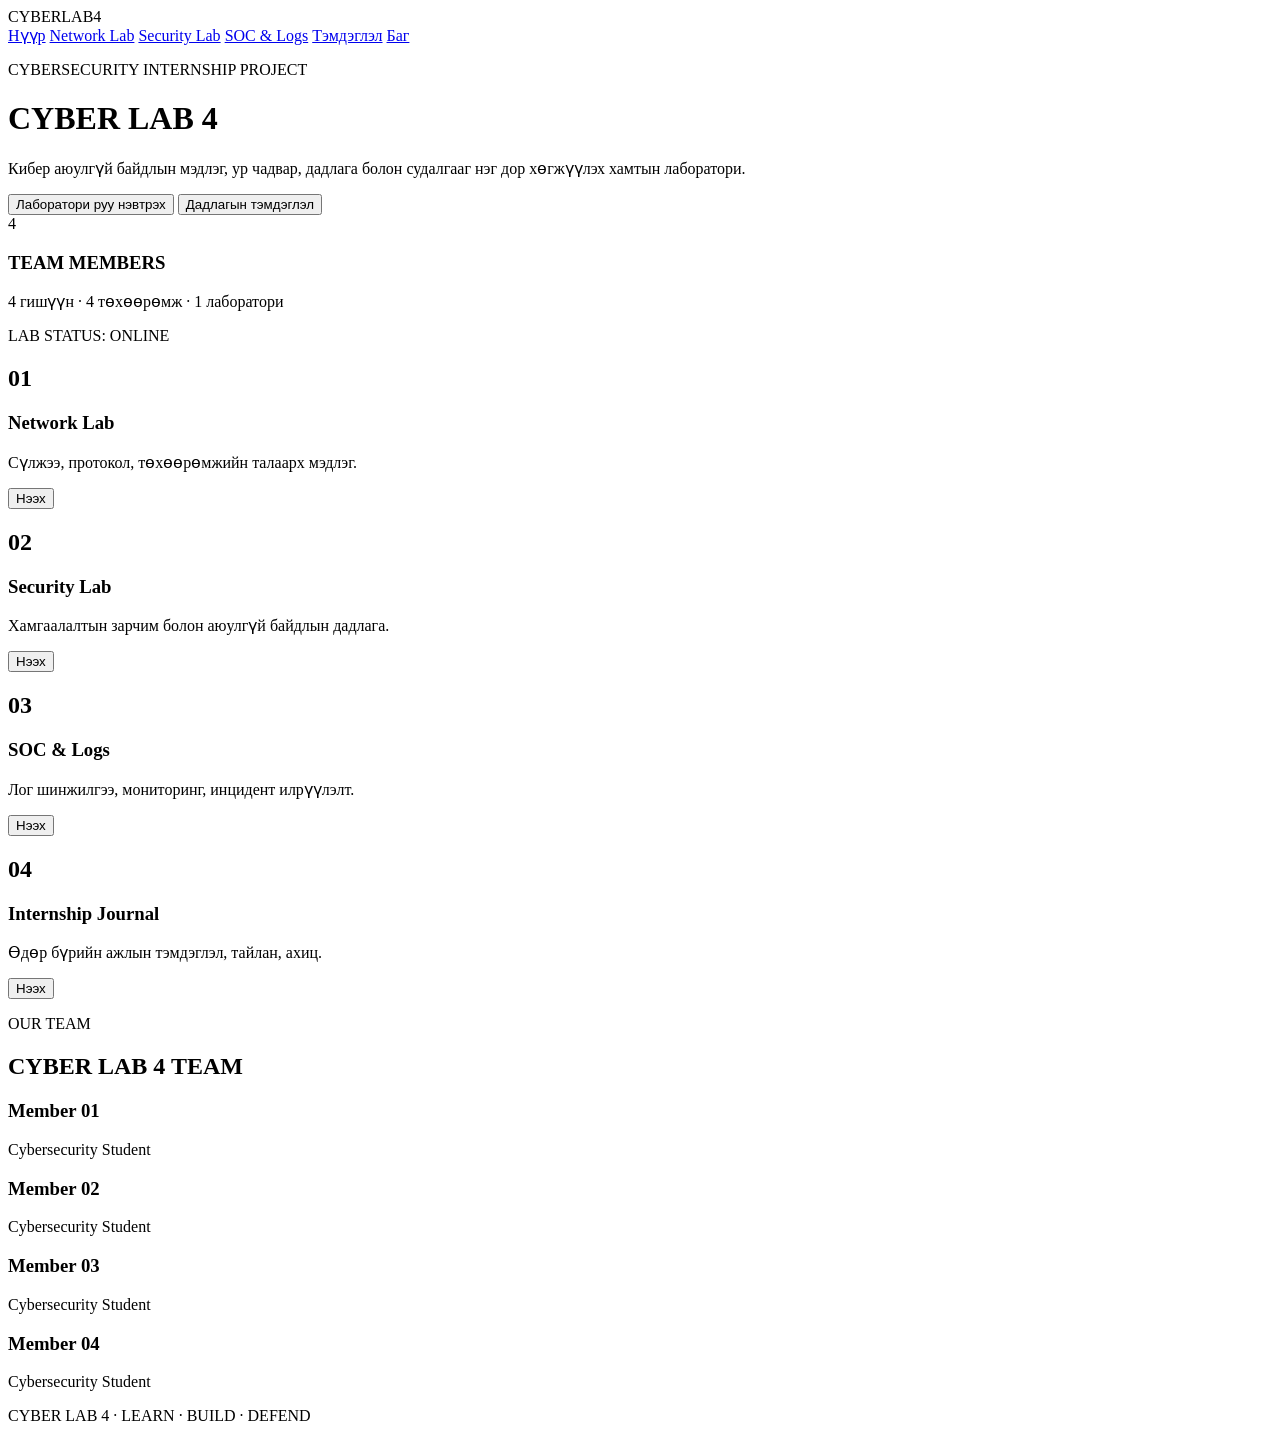
==== docs/index.html @ 469c0134 "Create index.html" ====
<!DOCTYPE html>
<html lang="mn">
<head>
    <meta charset="UTF-8">
    <meta name="viewport" content="width=device-width, initial-scale=1.0">
    <title>CYBER LAB 4</title>
    <link rel="stylesheet" href="style.css">
</head>
<body>

<header>
    <div class="logo">CYBER<span>LAB</span>4</div>

    <nav>
        <a href="#home">Нүүр</a>
        <a href="#network">Network Lab</a>
        <a href="#security">Security Lab</a>
        <a href="#soc">SOC & Logs</a>
        <a href="#journal">Тэмдэглэл</a>
        <a href="#team">Баг</a>
    </nav>
</header>

<main class="hero" id="home">
    <div class="hero-content">
        <p class="tag">CYBERSECURITY INTERNSHIP PROJECT</p>

        <h1>CYBER LAB <span>4</span></h1>

        <p class="description">
            Кибер аюулгүй байдлын мэдлэг, ур чадвар,
            дадлага болон судалгааг нэг дор хөгжүүлэх
            хамтын лаборатори.
        </p>

        <div class="buttons">
            <button onclick="showMessage()">
                Лаборатори руу нэвтрэх
            </button>

            <a href="#journal">
                <button class="secondary">
                    Дадлагын тэмдэглэл
                </button>
            </a>
        </div>
    </div>

    <div class="status-card">
        <div class="circle">4</div>
        <h3>TEAM MEMBERS</h3>
        <p>4 гишүүн · 4 төхөөрөмж · 1 лаборатори</p>

        <div class="status">
            <span class="dot"></span>
            LAB STATUS: ONLINE
        </div>
    </div>
</main>

<section class="cards">

    <div class="card" id="network">
        <h2>01</h2>
        <h3>Network Lab</h3>
        <p>Сүлжээ, протокол, төхөөрөмжийн талаарх мэдлэг.</p>
        <button onclick="window.location.href='network.html'">
    Нээх
</button>
    </div>

    <div class="card" id="security">
        <h2>02</h2>
        <h3>Security Lab</h3>
        <p>Хамгаалалтын зарчим болон аюулгүй байдлын дадлага.</p>
        <button onclick="window.location.href='security.html'">Нээх</button>
    </div>

    <div class="card" id="soc">
        <h2>03</h2>
        <h3>SOC & Logs</h3>
        <p>Лог шинжилгээ, мониторинг, инцидент илрүүлэлт.</p>
        <button onclick="window.location.href='soc.html'">Нээх</button>
    </div>

    <div class="card" id="journal">
        <h2>04</h2>
        <h3>Internship Journal</h3>
        <p>Өдөр бүрийн ажлын тэмдэглэл, тайлан, ахиц.</p>
        <button onclick="window.location.href='journal.html'">Нээх</button>
    </div>

</section>

<section class="team-section" id="team">
    <p class="tag">OUR TEAM</p>
    <h2>CYBER LAB 4 TEAM</h2>

    <div class="team-grid">
        <div class="team-card">
            <h3>Member 01</h3>
            <p>Cybersecurity Student</p>
        </div>

        <div class="team-card">
            <h3>Member 02</h3>
            <p>Cybersecurity Student</p>
        </div>

        <div class="team-card">
            <h3>Member 03</h3>
            <p>Cybersecurity Student</p>
        </div>

        <div class="team-card">
            <h3>Member 04</h3>
            <p>Cybersecurity Student</p>
        </div>
    </div>
</section>

<footer>
    CYBER LAB 4 · LEARN · BUILD · DEFEND
</footer>

<script src="script.js"></script>

</body>
</html>
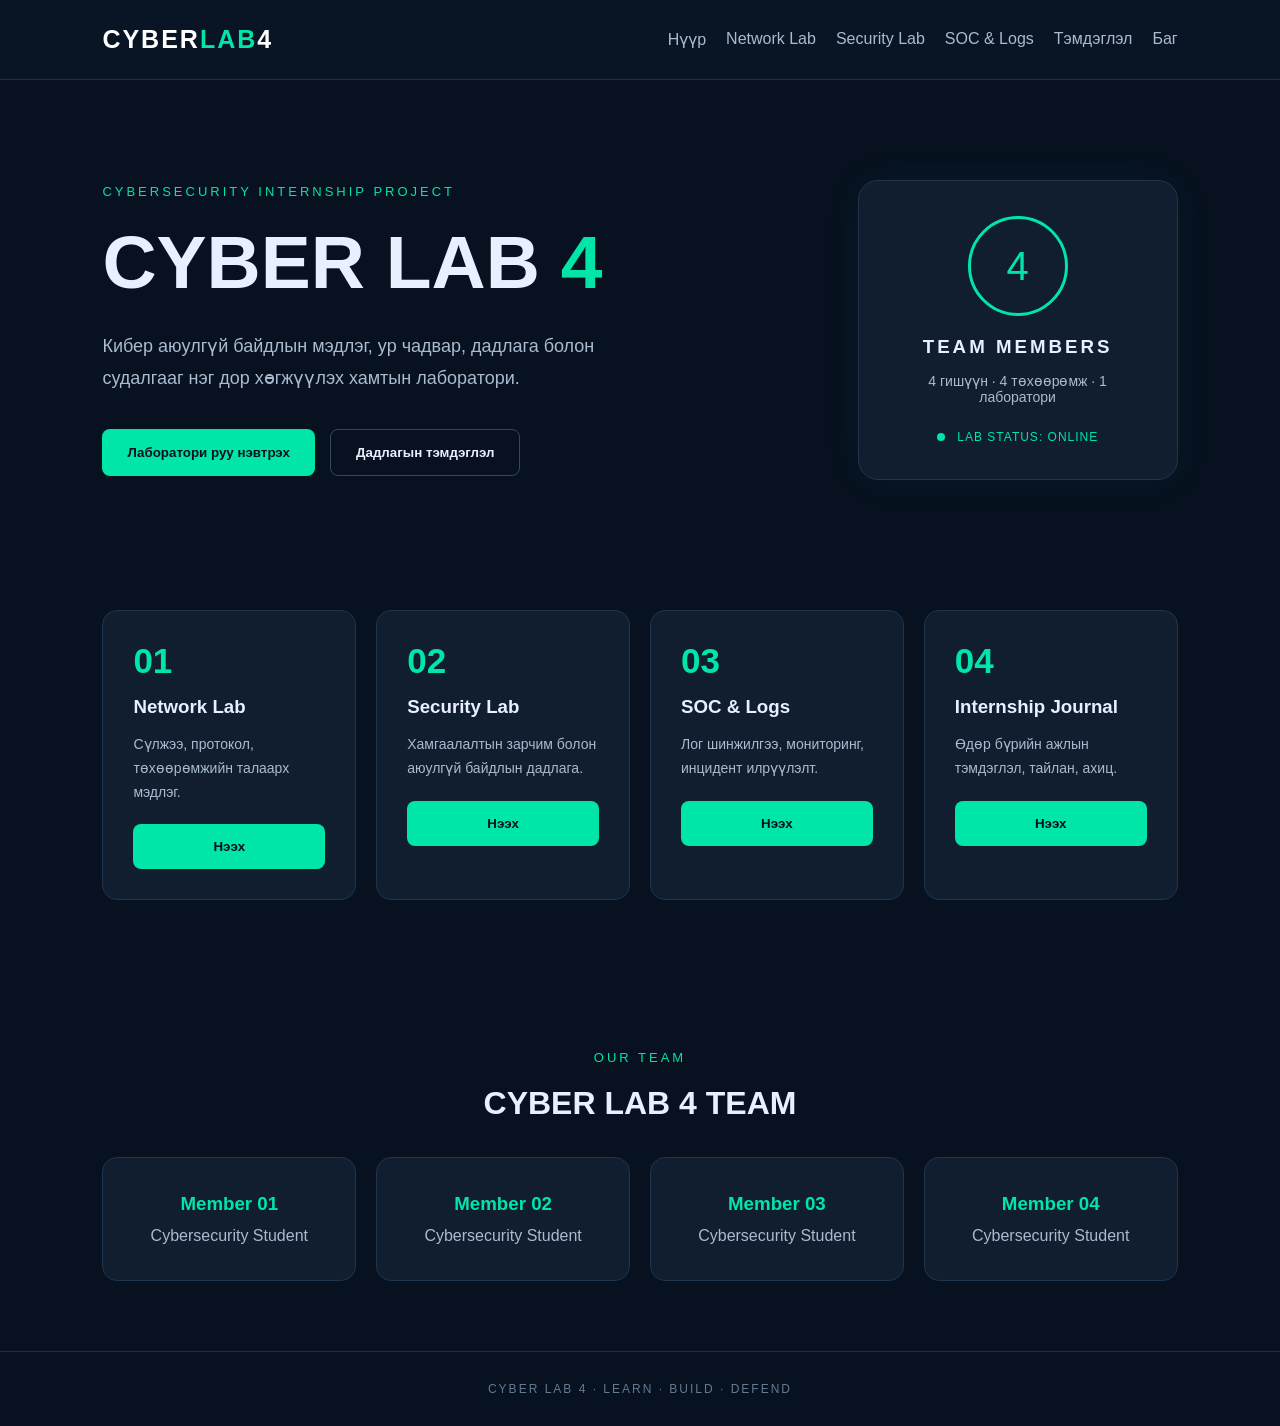
==== commit 035f3ca7: "Add files via upload" ====
--- a/docs/index.html
+++ b/docs/index.html
@@ -1,130 +1,130 @@
-
-<!DOCTYPE html>
-<html lang="mn">
-<head>
-    <meta charset="UTF-8">
-    <meta name="viewport" content="width=device-width, initial-scale=1.0">
-    <title>CYBER LAB 4</title>
-    <link rel="stylesheet" href="style.css">
-</head>
-<body>
-
-<header>
-    <div class="logo">CYBER<span>LAB</span>4</div>
-
-    <nav>
-        <a href="#home">Нүүр</a>
-        <a href="#network">Network Lab</a>
-        <a href="#security">Security Lab</a>
-        <a href="#soc">SOC & Logs</a>
-        <a href="#journal">Тэмдэглэл</a>
-        <a href="#team">Баг</a>
-    </nav>
-</header>
-
-<main class="hero" id="home">
-    <div class="hero-content">
-        <p class="tag">CYBERSECURITY INTERNSHIP PROJECT</p>
-
-        <h1>CYBER LAB <span>4</span></h1>
-
-        <p class="description">
-            Кибер аюулгүй байдлын мэдлэг, ур чадвар,
-            дадлага болон судалгааг нэг дор хөгжүүлэх
-            хамтын лаборатори.
-        </p>
-
-        <div class="buttons">
-            <button onclick="showMessage()">
-                Лаборатори руу нэвтрэх
-            </button>
-
-            <a href="#journal">
-                <button class="secondary">
-                    Дадлагын тэмдэглэл
-                </button>
-            </a>
-        </div>
-    </div>
-
-    <div class="status-card">
-        <div class="circle">4</div>
-        <h3>TEAM MEMBERS</h3>
-        <p>4 гишүүн · 4 төхөөрөмж · 1 лаборатори</p>
-
-        <div class="status">
-            <span class="dot"></span>
-            LAB STATUS: ONLINE
-        </div>
-    </div>
-</main>
-
-<section class="cards">
-
-    <div class="card" id="network">
-        <h2>01</h2>
-        <h3>Network Lab</h3>
-        <p>Сүлжээ, протокол, төхөөрөмжийн талаарх мэдлэг.</p>
-        <button onclick="window.location.href='network.html'">
-    Нээх
-</button>
-    </div>
-
-    <div class="card" id="security">
-        <h2>02</h2>
-        <h3>Security Lab</h3>
-        <p>Хамгаалалтын зарчим болон аюулгүй байдлын дадлага.</p>
-        <button onclick="window.location.href='security.html'">Нээх</button>
-    </div>
-
-    <div class="card" id="soc">
-        <h2>03</h2>
-        <h3>SOC & Logs</h3>
-        <p>Лог шинжилгээ, мониторинг, инцидент илрүүлэлт.</p>
-        <button onclick="window.location.href='soc.html'">Нээх</button>
-    </div>
-
-    <div class="card" id="journal">
-        <h2>04</h2>
-        <h3>Internship Journal</h3>
-        <p>Өдөр бүрийн ажлын тэмдэглэл, тайлан, ахиц.</p>
-        <button onclick="window.location.href='journal.html'">Нээх</button>
-    </div>
-
-</section>
-
-<section class="team-section" id="team">
-    <p class="tag">OUR TEAM</p>
-    <h2>CYBER LAB 4 TEAM</h2>
-
-    <div class="team-grid">
-        <div class="team-card">
-            <h3>Member 01</h3>
-            <p>Cybersecurity Student</p>
-        </div>
-
-        <div class="team-card">
-            <h3>Member 02</h3>
-            <p>Cybersecurity Student</p>
-        </div>
-
-        <div class="team-card">
-            <h3>Member 03</h3>
-            <p>Cybersecurity Student</p>
-        </div>
-
-        <div class="team-card">
-            <h3>Member 04</h3>
-            <p>Cybersecurity Student</p>
-        </div>
-    </div>
-</section>
-
-<footer>
-    CYBER LAB 4 · LEARN · BUILD · DEFEND
-</footer>
-
-<script src="script.js"></script>
-
-</body>
-</html>
+
+<!DOCTYPE html>
+<html lang="mn">
+<head>
+    <meta charset="UTF-8">
+    <meta name="viewport" content="width=device-width, initial-scale=1.0">
+    <title>CYBER LAB 4</title>
+    <link rel="stylesheet" href="style.css">
+</head>
+<body>
+
+<header>
+    <div class="logo">CYBER<span>LAB</span>4</div>
+
+    <nav>
+        <a href="#home">Нүүр</a>
+        <a href="#network">Network Lab</a>
+        <a href="#security">Security Lab</a>
+        <a href="#soc">SOC & Logs</a>
+        <a href="#journal">Тэмдэглэл</a>
+        <a href="#team">Баг</a>
+    </nav>
+</header>
+
+<main class="hero" id="home">
+    <div class="hero-content">
+        <p class="tag">CYBERSECURITY INTERNSHIP PROJECT</p>
+
+        <h1>CYBER LAB <span>4</span></h1>
+
+        <p class="description">
+            Кибер аюулгүй байдлын мэдлэг, ур чадвар,
+            дадлага болон судалгааг нэг дор хөгжүүлэх
+            хамтын лаборатори.
+        </p>
+
+        <div class="buttons">
+            <button onclick="showMessage()">
+                Лаборатори руу нэвтрэх
+            </button>
+
+            <a href="#journal">
+                <button class="secondary">
+                    Дадлагын тэмдэглэл
+                </button>
+            </a>
+        </div>
+    </div>
+
+    <div class="status-card">
+        <div class="circle">4</div>
+        <h3>TEAM MEMBERS</h3>
+        <p>4 гишүүн · 4 төхөөрөмж · 1 лаборатори</p>
+
+        <div class="status">
+            <span class="dot"></span>
+            LAB STATUS: ONLINE
+        </div>
+    </div>
+</main>
+
+<section class="cards">
+
+    <div class="card" id="network">
+        <h2>01</h2>
+        <h3>Network Lab</h3>
+        <p>Сүлжээ, протокол, төхөөрөмжийн талаарх мэдлэг.</p>
+        <button onclick="window.location.href='network.html'">
+    Нээх
+</button>
+    </div>
+
+    <div class="card" id="security">
+        <h2>02</h2>
+        <h3>Security Lab</h3>
+        <p>Хамгаалалтын зарчим болон аюулгүй байдлын дадлага.</p>
+        <button onclick="window.location.href='security.html'">Нээх</button>
+    </div>
+
+    <div class="card" id="soc">
+        <h2>03</h2>
+        <h3>SOC & Logs</h3>
+        <p>Лог шинжилгээ, мониторинг, инцидент илрүүлэлт.</p>
+        <button onclick="window.location.href='soc.html'">Нээх</button>
+    </div>
+
+    <div class="card" id="journal">
+        <h2>04</h2>
+        <h3>Internship Journal</h3>
+        <p>Өдөр бүрийн ажлын тэмдэглэл, тайлан, ахиц.</p>
+        <button onclick="window.location.href='journal.html'">Нээх</button>
+    </div>
+
+</section>
+
+<section class="team-section" id="team">
+    <p class="tag">OUR TEAM</p>
+    <h2>CYBER LAB 4 TEAM</h2>
+
+    <div class="team-grid">
+        <div class="team-card">
+            <h3>Member 01</h3>
+            <p>Cybersecurity Student</p>
+        </div>
+
+        <div class="team-card">
+            <h3>Member 02</h3>
+            <p>Cybersecurity Student</p>
+        </div>
+
+        <div class="team-card">
+            <h3>Member 03</h3>
+            <p>Cybersecurity Student</p>
+        </div>
+
+        <div class="team-card">
+            <h3>Member 04</h3>
+            <p>Cybersecurity Student</p>
+        </div>
+    </div>
+</section>
+
+<footer>
+    CYBER LAB 4 · LEARN · BUILD · DEFEND
+</footer>
+
+<script src="script.js"></script>
+
+</body>
+</html>
--- a/docs/style.css
+++ b/docs/style.css
@@ -0,0 +1,295 @@
+
+* {
+    margin: 0;
+    padding: 0;
+    box-sizing: border-box;
+}
+
+html {
+    scroll-behavior: smooth;
+}
+
+body {
+    font-family: "Segoe UI", Arial, sans-serif;
+    background: #07111f;
+    color: #e8f0ff;
+    min-height: 100vh;
+}
+
+header {
+    display: flex;
+    justify-content: space-between;
+    align-items: center;
+    padding: 25px 8%;
+    border-bottom: 1px solid #1e3045;
+    background: #091525;
+}
+
+.logo {
+    font-size: 25px;
+    font-weight: bold;
+    color: white;
+    letter-spacing: 2px;
+}
+
+.logo span {
+    color: #00e5a8;
+}
+
+nav {
+    display: flex;
+    gap: 20px;
+    flex-wrap: wrap;
+}
+
+nav a {
+    color: #a9bbd0;
+    text-decoration: none;
+    transition: 0.3s;
+}
+
+nav a:hover {
+    color: #00e5a8;
+}
+
+.hero {
+    display: flex;
+    justify-content: space-between;
+    align-items: center;
+    padding: 100px 8%;
+    gap: 50px;
+}
+
+.hero-content {
+    max-width: 650px;
+}
+
+.tag {
+    color: #00e5a8;
+    letter-spacing: 3px;
+    font-size: 13px;
+    margin-bottom: 20px;
+}
+
+.hero h1 {
+    font-size: 75px;
+    margin-bottom: 25px;
+}
+
+.hero h1 span {
+    color: #00e5a8;
+}
+
+.description {
+    color: #a9bbd0;
+    line-height: 1.8;
+    font-size: 18px;
+    max-width: 550px;
+}
+
+.buttons {
+    display: flex;
+    gap: 15px;
+    margin-top: 35px;
+    flex-wrap: wrap;
+}
+
+button {
+    background: #00e5a8;
+    color: #07111f;
+    border: none;
+    padding: 15px 25px;
+    border-radius: 8px;
+    font-weight: bold;
+    cursor: pointer;
+    transition: 0.3s;
+}
+
+button:hover {
+    transform: translateY(-3px);
+    background: #00ffbf;
+}
+
+button.secondary {
+    background: transparent;
+    border: 1px solid #33475f;
+    color: #e8f0ff;
+}
+
+.status-card {
+    background: #101e30;
+    border: 1px solid #1e354d;
+    border-radius: 20px;
+    padding: 35px;
+    text-align: center;
+    width: 320px;
+    box-shadow: 0 0 40px rgba(0, 229, 168, 0.05);
+}
+
+.circle {
+    width: 100px;
+    height: 100px;
+    border: 3px solid #00e5a8;
+    border-radius: 50%;
+    display: flex;
+    align-items: center;
+    justify-content: center;
+    margin: 0 auto 20px;
+    font-size: 40px;
+    color: #00e5a8;
+}
+
+.status-card h3 {
+    letter-spacing: 3px;
+    margin-bottom: 15px;
+}
+
+.status-card p {
+    color: #a9bbd0;
+    font-size: 14px;
+}
+
+.status {
+    margin-top: 25px;
+    color: #00e5a8;
+    font-size: 12px;
+    letter-spacing: 1px;
+}
+
+.dot {
+    display: inline-block;
+    width: 8px;
+    height: 8px;
+    background: #00e5a8;
+    border-radius: 50%;
+    margin-right: 8px;
+}
+
+.cards {
+    display: grid;
+    grid-template-columns: repeat(4, 1fr);
+    gap: 20px;
+    padding: 30px 8% 80px;
+}
+
+.card {
+    background: #101e30;
+    border: 1px solid #1e354d;
+    padding: 30px;
+    border-radius: 15px;
+    transition: 0.3s;
+    scroll-margin-top: 30px;
+}
+
+.card:hover {
+    transform: translateY(-5px);
+    border-color: #00e5a8;
+}
+
+.card h2 {
+    color: #00e5a8;
+    font-size: 35px;
+    margin-bottom: 15px;
+}
+
+.card h3 {
+    margin-bottom: 15px;
+}
+
+.card p {
+    color: #a9bbd0;
+    line-height: 1.7;
+    font-size: 14px;
+}
+
+.card button {
+    margin-top: 20px;
+    width: 100%;
+}
+
+.team-section {
+    padding: 70px 8%;
+    text-align: center;
+}
+
+.team-section h2 {
+    font-size: 32px;
+    margin: 20px 0 35px;
+}
+
+.team-grid {
+    display: grid;
+    grid-template-columns: repeat(4, 1fr);
+    gap: 20px;
+}
+
+.team-card {
+    background: #101e30;
+    border: 1px solid #1e354d;
+    padding: 35px 15px;
+    border-radius: 15px;
+    transition: 0.3s;
+}
+
+.team-card:hover {
+    border-color: #00e5a8;
+    transform: translateY(-5px);
+}
+
+.team-card h3 {
+    color: #00e5a8;
+    margin-bottom: 12px;
+}
+
+.team-card p {
+    color: #a9bbd0;
+}
+
+section, main {
+    scroll-margin-top: 30px;
+}
+
+footer {
+    text-align: center;
+    padding: 30px;
+    color: #647b94;
+    border-top: 1px solid #1e3045;
+    letter-spacing: 2px;
+    font-size: 12px;
+}
+
+@media (max-width: 1000px) {
+    .hero {
+        flex-direction: column;
+        align-items: flex-start;
+    }
+
+    .cards {
+        grid-template-columns: repeat(2, 1fr);
+    }
+}
+
+@media (max-width: 800px) {
+    header {
+        flex-direction: column;
+        gap: 20px;
+    }
+
+    .team-grid {
+        grid-template-columns: repeat(2, 1fr);
+    }
+}
+
+@media (max-width: 600px) {
+    .hero h1 {
+        font-size: 48px;
+    }
+
+    .status-card {
+        width: 100%;
+    }
+
+    .cards, .team-grid {
+        grid-template-columns: 1fr;
+    }
+}
